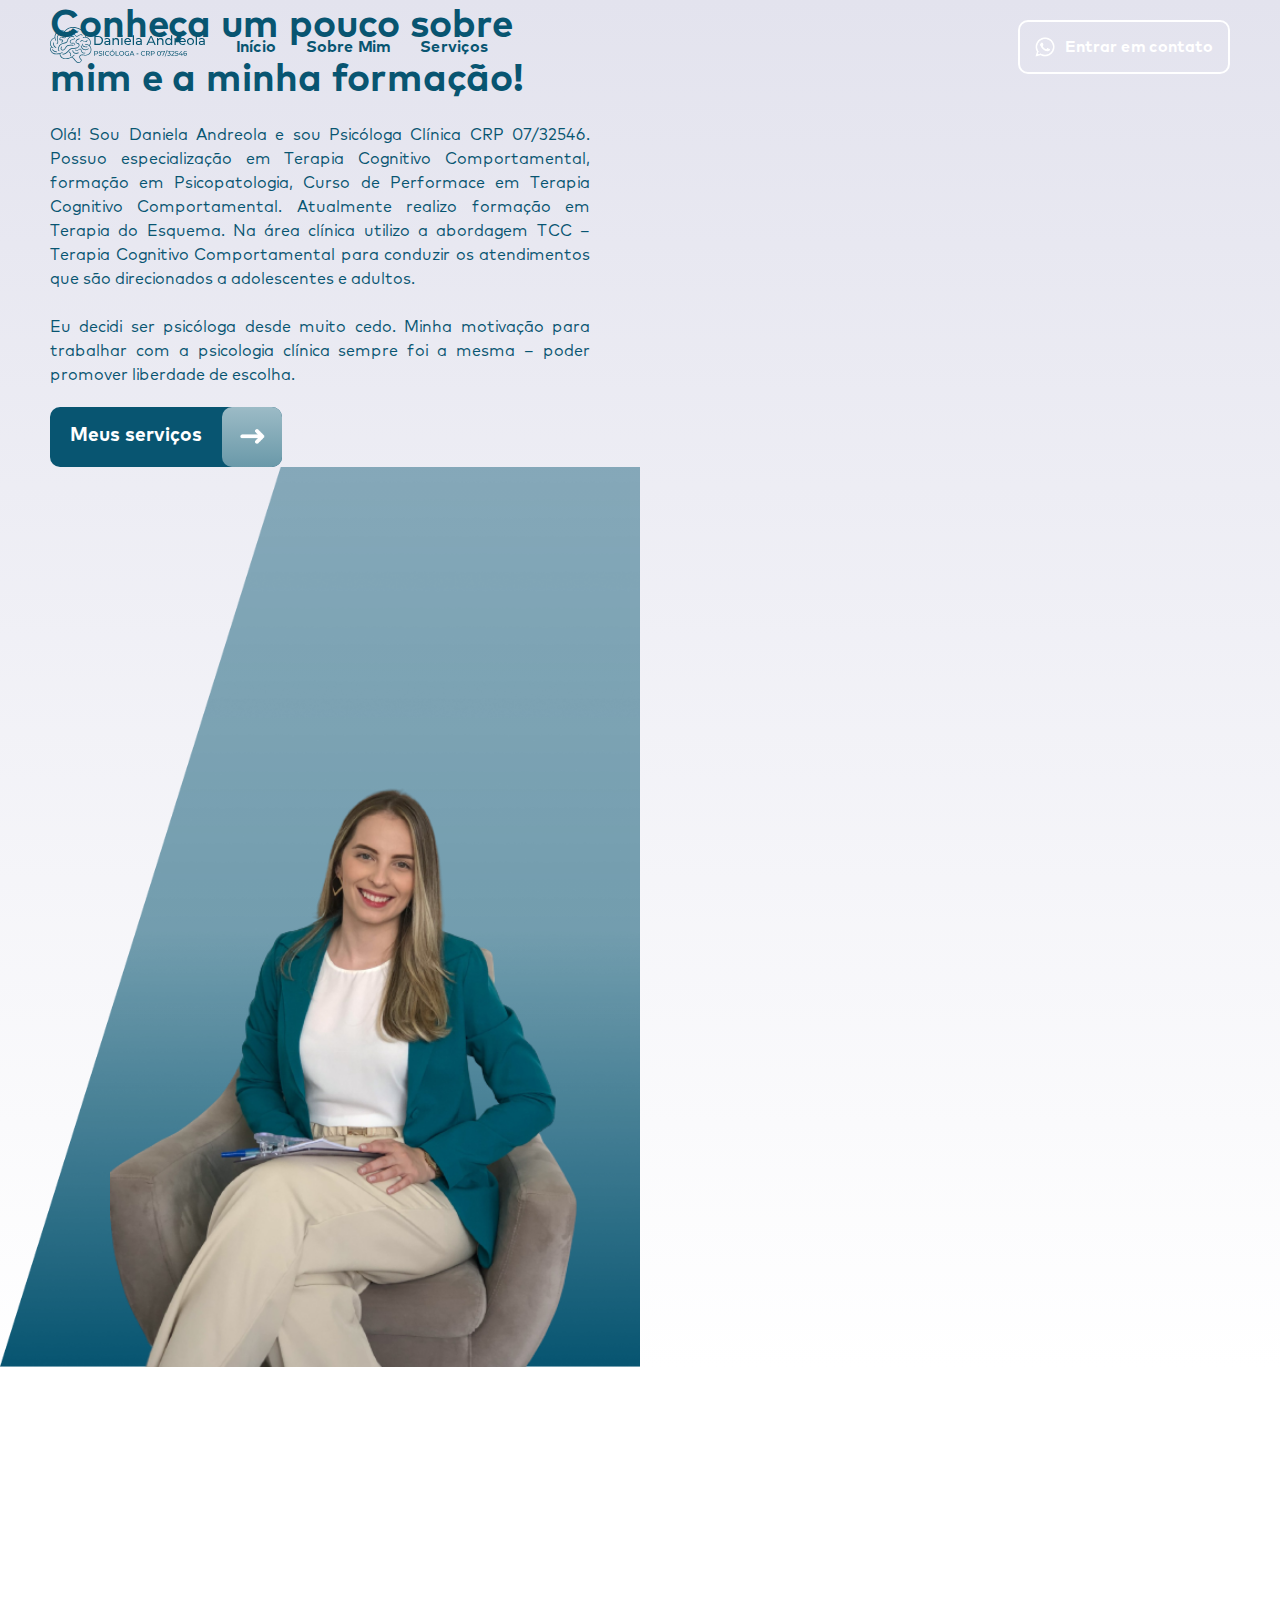
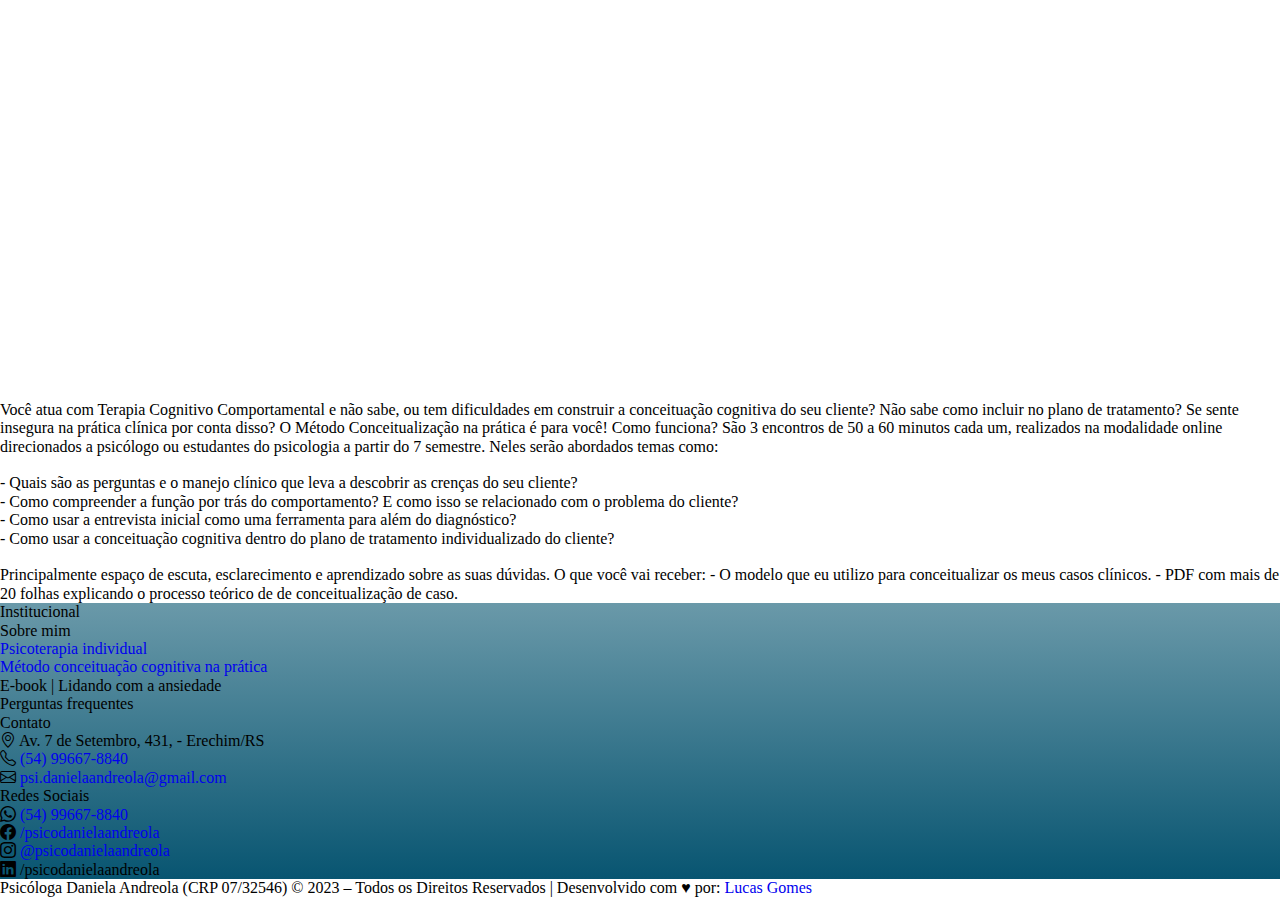
==== conceituacao-cognitiva-na-pratica.html @ cdd390ad "refactor: correcoes rodape" ====
<!DOCTYPE html>
<html lang="pt-br">
  <head>
    <meta charset="UTF-8" />
    <meta name="viewport" content="width=device-width, initial-scale=1.0" />

    <!-- Nome do seu site -->
    <title>Psicóloga | Daniela Andreola</title>
    <meta property="og:title" content="Psicóloga Daniela Andreola" />

    <!-- Descrição do seu site -->
    <meta
      name="description"
      content="Me chamo Daniela Andreola e sou Psicóloga Clínica CRP 07/32546. Tenho especialização em Terapia Cognitivo Comportamental Formação em Psicopatologia"
    />
    <meta
      itemprop="description"
      content="Me chamo Daniela Andreola e sou Psicóloga Clínica CRP 07/32546. Tenho especialização em Terapia Cognitivo Comportamental Formação em Psicopatologia"
    />
    <meta
      property="og:description"
      content="Me chamo Daniela Andreola e sou Psicóloga Clínica CRP 07/32546. Tenho especialização em Terapia Cognitivo Comportamental Formação em Psicopatologia"
    />

    <!-- Cor HEX do seu site -->
    <meta name="theme-color" content="#075475" />
    <meta name="msapplication-TileColor" content="#075475" />
    <meta name="msapplication-navbutton-color" content="#075475" />
    <meta name="apple-mobile-web-app-status-bar-style" content="#075475" />

    <meta name="apple-mobile-web-app-title" content="Daniela Andreola" />
    <meta name="application-name" content="Daniela Andreola" />
    <meta
      name="msapplication-config"
      content="./files/favicons/browserconfig.xml"
    />

    <!-- Nome do seu SITE -->
    <meta name="author" content="Daniela Andreola" />
    <meta itemprop="name" content="Daniela Andreola" />
    <meta name="article:author" content="Daniela Andreola" />
    <meta name="application-name" content="Daniela Andreola" />
    <meta property="og:site_name" content="Daniela Andreola" />
    <meta name="apple-mobile-web-app-title" content="Daniela Andreola" />

    <!-- Tamanho da imagem de compartilhamento do site -->
    <meta property="og:locale" content="pt_BR" />
    <meta property="og:image:type" content="image/png" />
    <meta property="og:image:width" content="1920" />
    <meta property="og:image:height" content="1080" />
    <meta property="og:type" content="website" />
    <meta property="og:card" content="summary_large_image" />

    <!-- URL do seu site -->
    <link rel="canonical" href="#" />
    <meta property="og:url" content="#" />

    <!-- Importação do CSS para a página ter estilo -->
    <link
      rel="stylesheet"
      href="https://cdn.jsdelivr.net/npm/bootstrap@4.1.3/dist/css/bootstrap.min.css"
      integrity="sha384-MCw98/SFnGE8fJT3GXwEOngsV7Zt27NXFoaoApmYm81iuXoPkFOJwJ8ERdknLPMO"
      crossorigin="anonymous"
    />
    <link href="./assets/css/index/index.css" rel="stylesheet" />

    <link
      rel="stylesheet"
      href="https://cdn.jsdelivr.net/npm/bootstrap-icons@1.10.5/font/bootstrap-icons.css"
    />

    <style>
      .video {
        max-width: 767px;
        width: 100%;
        height: 315px;
      }

      @media (min-width: 767px) {
        /* estilos aqui */
        .video {
          max-width: 100%;
          height: 630px;
        }
      }
    </style>
  </head>

  <body>
    <div class="container-fluid">
      <!-- Cabeçalho da página -->
      <nav>
        <a href="index.html"
          ><img src="./files/images/logo.svg" class="logo"
        /></a>
        <div class="opcoes">
          <a href="index.html">Início</a>
          <a href="index.html#about">Sobre Mim</a>
          <div class="submenu">
            <a class="link" href="#">Serviços</a>
            <ul class="servicos-submenu">
              <li>
                <a ta href="psicoterapia.html">Psicoterapia Individual</a>
              </li>
              <li>
                <a href="conceituacao-cognitiva-na-pratica.html"
                  >Método conceituação cognitiva na prática</a
                >
              </li>
              <li>
                <a href="#"
                  >E-book | Passo a passo para lidar com a ansiedade</a
                >
              </li>
            </ul>
          </div>
          <a
            target="_blank"
            class="whatsapp"
            href="https://api.whatsapp.com/send/?phone=5554996678840&text=Ol%C3%A1%2C+gostaria+de+informa%C3%A7%C3%B5es+sobre+os+seus+servi%C3%A7os%2C+pode+me+ajudar%3F&type=phone_number&app_absent=0"
          >
            <img src="./files/images/icone-whatsapp.png" alt="logo whatsapp" />
            Entrar em contato
          </a>
        </div>
        <button class="menu" type="button">
          <span class="maior"></span>
          <span class="menor"></span>
        </button>
      </nav>

      <!-- Topo da página -->
      <header class="row">
        <div id="about" class="titulo">
          <h1>Conheça um pouco sobre mim e a minha formação!</h1>
          <p>
            Olá! Sou Daniela Andreola e sou Psicóloga Clínica CRP 07/32546.
            Possuo especialização em Terapia Cognitivo Comportamental, formação
            em Psicopatologia, Curso de Performace em Terapia Cognitivo
            Comportamental. Atualmente realizo formação em Terapia do Esquema.
            Na área clínica utilizo a abordagem TCC – Terapia Cognitivo
            Comportamental para conduzir os atendimentos que são direcionados a
            adolescentes e adultos.
            <br />
            <br />
            Eu decidi ser psicóloga desde muito cedo. Minha motivação para
            trabalhar com a psicologia clínica sempre foi a mesma – poder
            promover liberdade de escolha.
          </p>
          <button>
            Meus serviços
            <span><img src="./files/images/icone-seta.png" /></span>
          </button>
        </div>
        <div class="imagem">
          <img src="./files/images/banner.png" class="daniela" />
        </div>
      </header>

      <div class="row mb-4 mt-4">
        <div class="container-fluid mb-4 col-12 col-md-12 col-lg-8 p-4">
          <iframe
            class="video rounded"
            src="https://www.youtube.com/embed/4NsrYLqBULQ?si=ID7_4vzmucF_zFYy"
            title="YouTube video player"
            frameborder="0"
            allow="accelerometer; autoplay; clipboard-write; encrypted-media; gyroscope; picture-in-picture; web-share"
            allowfullscreen
          ></iframe>

          <p class="text-justify mt-4">
            Você atua com Terapia Cognitivo Comportamental e não sabe, ou tem
            dificuldades em construir a conceituação cognitiva do seu cliente?
            Não sabe como incluir no plano de tratamento? Se sente insegura na
            prática clínica por conta disso? O Método Conceitualização na
            prática é para você! Como funciona? São 3 encontros de 50 a 60
            minutos cada um, realizados na modalidade online direcionados a
            psicólogo ou estudantes do psicologia a partir do 7 semestre. Neles
            serão abordados temas como: <br />
            <br />
            - Quais são as perguntas e o manejo clínico que leva a descobrir as
            crenças do seu cliente? <br />
            - Como compreender a função por trás do comportamento? E como isso
            se relacionado com o problema do cliente? <br />
            - Como usar a entrevista inicial como uma ferramenta para além do
            diagnóstico? <br />
            - Como usar a conceituação cognitiva dentro do plano de tratamento
            individualizado do cliente? <br />
            <br />
            Principalmente espaço de escuta, esclarecimento e aprendizado sobre
            as suas dúvidas. O que você vai receber: - O modelo que eu utilizo
            para conceitualizar os meus casos clínicos. - PDF com mais de 20
            folhas explicando o processo teórico de de conceitualização de caso.
          </p>
        </div>
      </div>

      <div class="row rodape-info mt-4">
        <section class="container">
          <div class="d-flex flex-wrap py-4">
            <div class="col-lg-4">
              <h5 class="text-light border-light border-bottom pb-2">
                Institucional
              </h5>
              <ul>
                <li class="list-unstyled text-light">
                  <a class="text-light" href="#about"></a>Sobre mim
                </li>
                <li class="list-unstyled text-light">
                  <a class="text-light" href="./psicoterapia.html"
                    >Psicoterapia individual</a
                  >
                </li>
                <li class="list-unstyled text-light">
                  <a
                    class="text-light"
                    href="./conceituacao-cognitiva-na-pratica.html"
                    >Método conceituação cognitiva na prática</a
                  >
                </li>
                <li class="list-unstyled text-light">
                  E-book | Lidando com a ansiedade
                </li>
                <li class="list-unstyled text-light">Perguntas frequentes</li>
              </ul>
            </div>
            <div class="col-lg-4">
              <h5 class="text-light border-light border-bottom pb-2">
                Contato
              </h5>
              <ul>
                <li class="list-unstyled text-light mb-2">
                  <i class="bi bi-geo-alt"></i> Av. 7 de Setembro, 431, -
                  Erechim/RS
                </li>
                <li class="list-unstyled text-light mb-2">
                  <i class="bi bi-telephone"></i>
                  <a class="text-light" href="tel:+5554996678840"
                    >(54) 99667-8840</a
                  >
                </li>
                <li class="list-unstyled text-light mb-2">
                  <i class="bi bi-envelope"></i>
                  <a
                    class="text-light"
                    href="mailto:psi.danielaandreola@gmail.com"
                    >psi.danielaandreola@gmail.com</a
                  >
                </li>
              </ul>
            </div>
            <div class="col-lg-4">
              <h5 class="text-light border-light border-bottom pb-2">
                Redes Sociais
              </h5>
              <ul>
                <li class="list-unstyled text-light mb-2">
                  <i class="bi bi-whatsapp"></i>
                  <a
                    class="text-light"
                    target="_blank"
                    href="https://api.whatsapp.com/send/?phone=5554996678840&text=Ol%C3%A1%2C+gostaria+de+informa%C3%A7%C3%B5es+sobre+os+seus+servi%C3%A7os%2C+pode+me+ajudar%3F&type=phone_number&app_absent=0"
                  >
                    (54) 99667-8840
                  </a>
                </li>

                <li class="list-unstyled text-light mb-2">
                  <i class="bi bi-facebook"></i>
                  <a
                    class="text-light"
                    target="_blank"
                    href="https://www.facebook.com/psidanielaandreola/"
                    >/psicodanielaandreola</a
                  >
                </li>

                <li class="list-unstyled text-light mb-2">
                  <i class="bi bi-instagram"></i>
                  <a
                    class="text-light"
                    target="_blank"
                    href="https://www.instagram.com/psidanielaandreola/"
                    >@psicodanielaandreola</a
                  >
                </li>
                <li class="list-unstyled text-light mb-2">
                  <i class="bi bi-linkedin"></i> /psicodanielaandreola
                </li>
              </ul>
            </div>
          </div>
        </section>
      </div>

      <footer class="row footer pt-3">
        <section class="container">
          <p class="font-weight-bold text-center text-info">
            Psicóloga Daniela Andreola (CRP 07/32546) © 2023 – Todos os Direitos
            Reservados | Desenvolvido com ♥ por:
            <a class="text-info" href="htts://lucasgomess.com.br"
              >Lucas Gomes</a
            >
          </p>
        </section>
      </footer>
    </div>
    <!-- Importação do JAVASCRIPT -->
    <script src="./assets/js/global/global.js"></script>
    <script src="./assets/js/faq.js"></script>
    <script src="./assets/js/whats.js"></script>
    <script src="./assets/js/index/nav.js"></script>
    <script
      src="https://code.jquery.com/jquery-3.3.1.slim.min.js"
      integrity="sha384-q8i/X+965DzO0rT7abK41JStQIAqVgRVzpbzo5smXKp4YfRvH+8abtTE1Pi6jizo"
      crossorigin="anonymous"
    ></script>
    <script
      src="https://cdn.jsdelivr.net/npm/popper.js@1.14.3/dist/umd/popper.min.js"
      integrity="sha384-ZMP7rVo3mIykV+2+9J3UJ46jBk0WLaUAdn689aCwoqbBJiSnjAK/l8WvCWPIPm49"
      crossorigin="anonymous"
    ></script>
    <script
      src="https://cdn.jsdelivr.net/npm/bootstrap@4.1.3/dist/js/bootstrap.min.js"
      integrity="sha384-ChfqqxuZUCnJSK3+MXmPNIyE6ZbWh2IMqE241rYiqJxyMiZ6OW/JmZQ5stwEULTy"
      crossorigin="anonymous"
    ></script>
  </body>
</html>
---- assets/css/index/index.css ----
/* index */

@import "../global/global.css";

/* Partials */

@import "./partials/nav.css";
@import "./partials/header.css";
@import "./partials/services.css";
@import "./partials/abordagem.css";
@import "./partials/atendimento.css";
@import "./partials/faq.css";
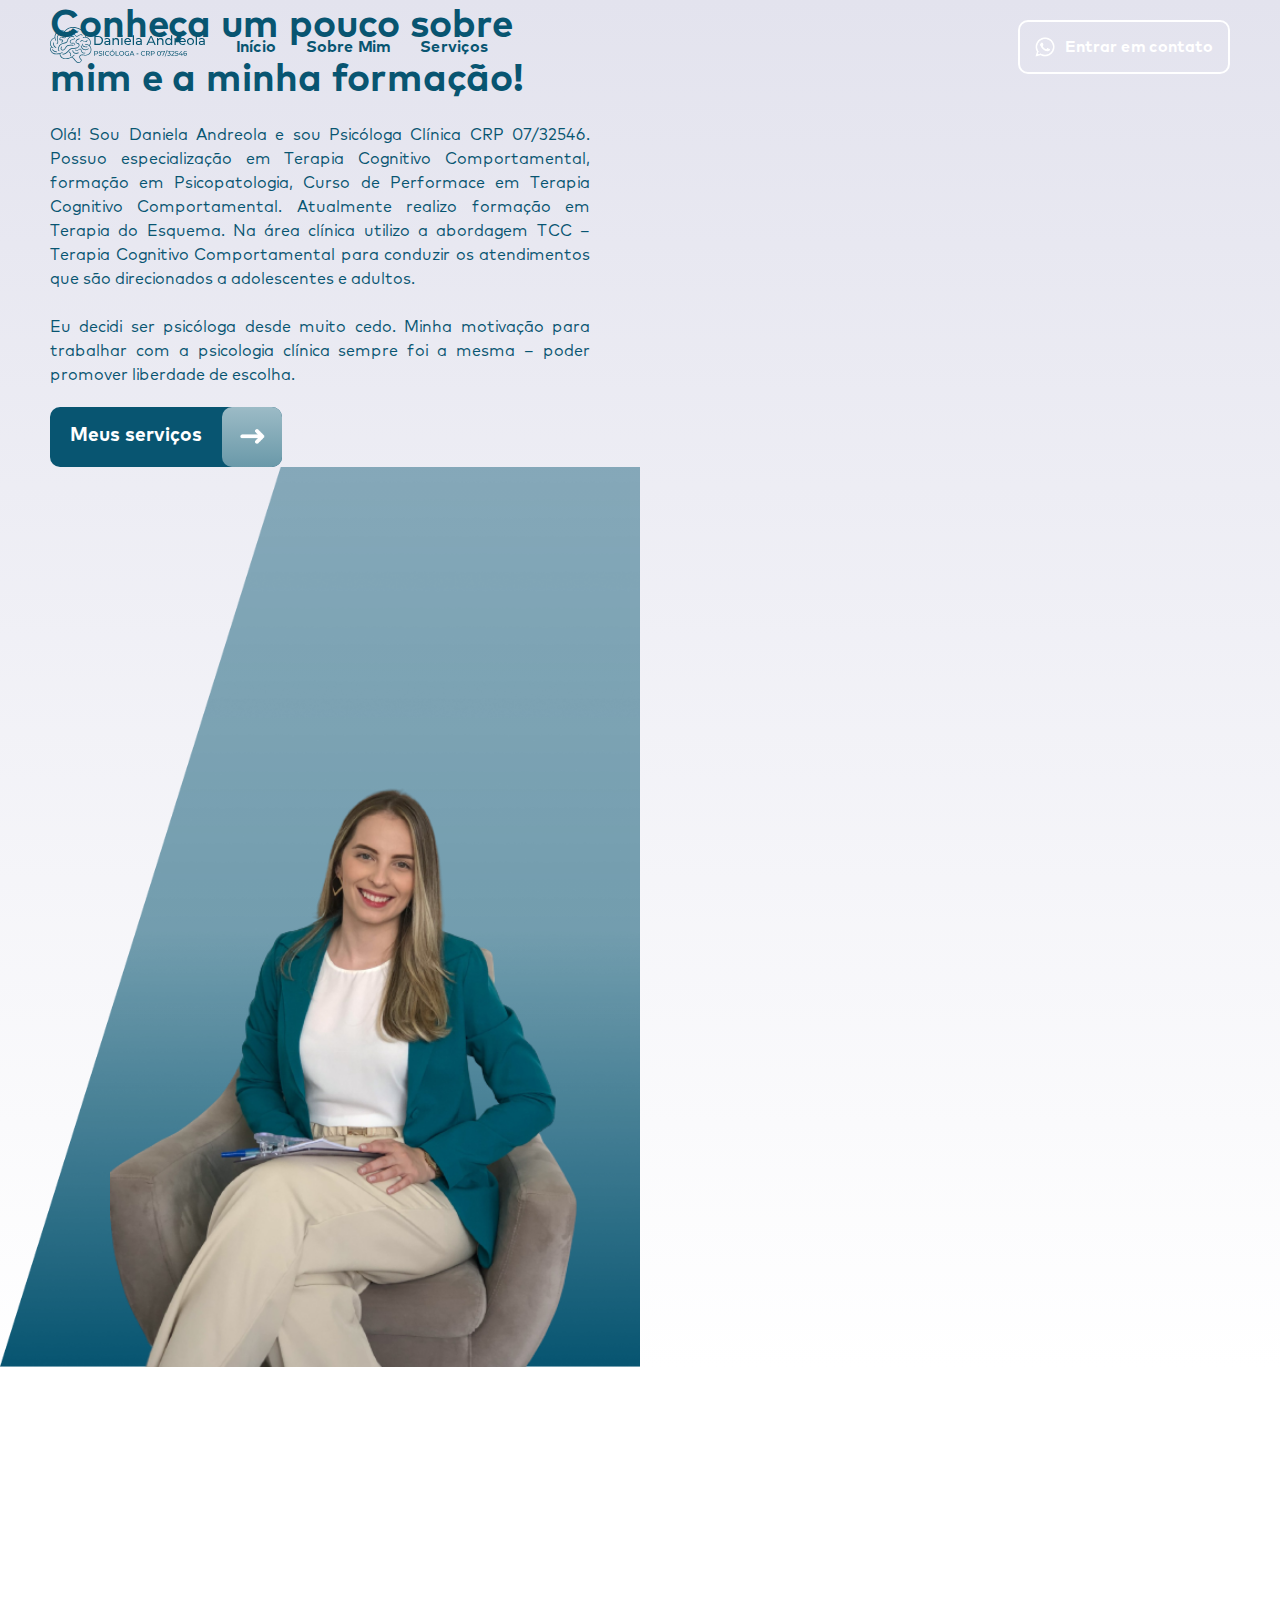
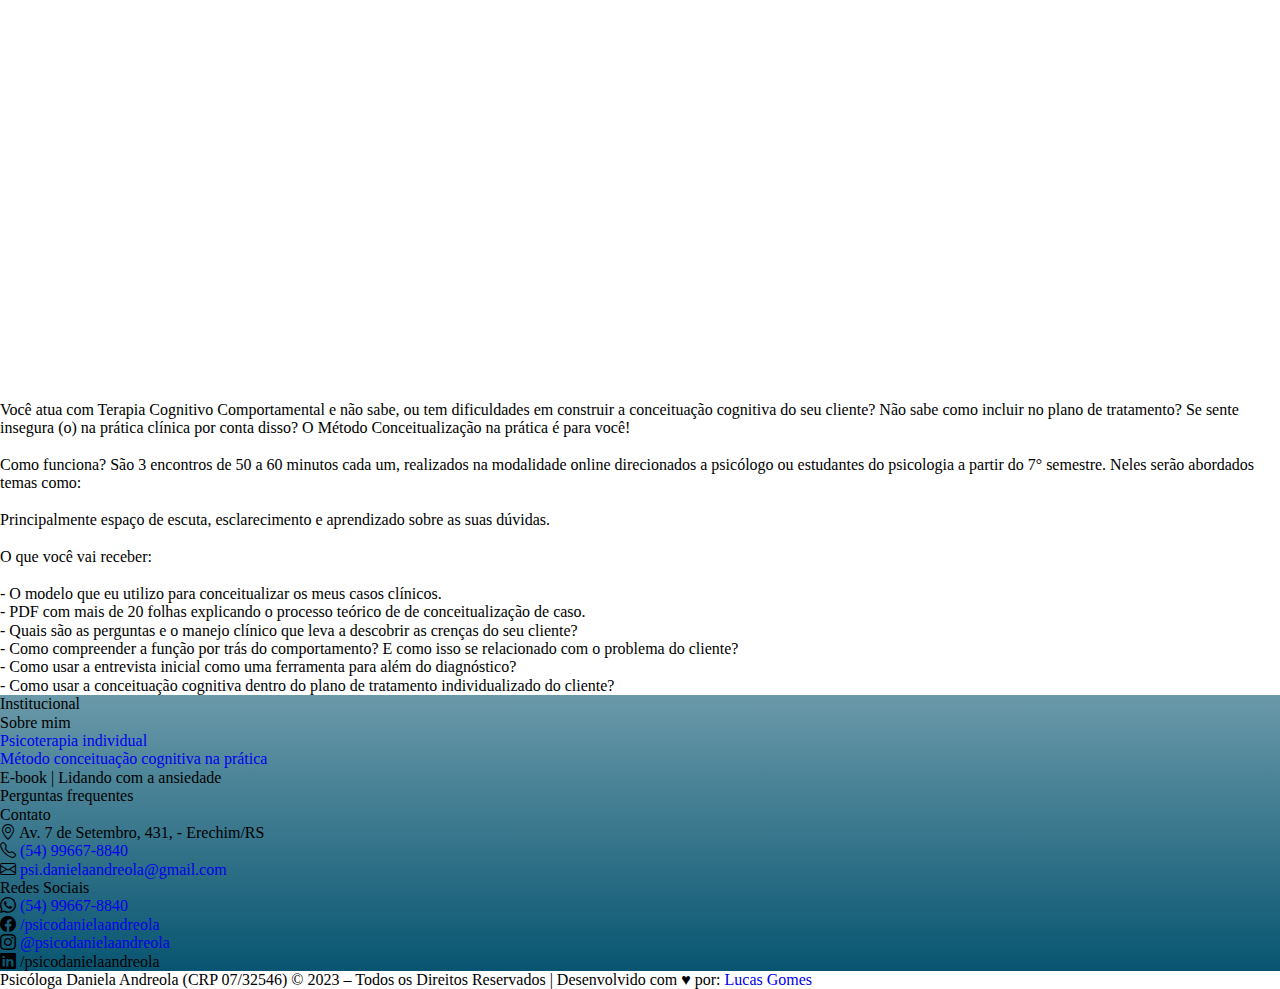
==== commit b97ab351: "refactor: atualiza texto da page conceituacao cognitiva" ====
--- a/conceituacao-cognitiva-na-pratica.html
+++ b/conceituacao-cognitiva-na-pratica.html
@@ -171,13 +171,23 @@
           <p class="text-justify mt-4">
             Você atua com Terapia Cognitivo Comportamental e não sabe, ou tem
             dificuldades em construir a conceituação cognitiva do seu cliente?
-            Não sabe como incluir no plano de tratamento? Se sente insegura na
-            prática clínica por conta disso? O Método Conceitualização na
-            prática é para você! Como funciona? São 3 encontros de 50 a 60
-            minutos cada um, realizados na modalidade online direcionados a
-            psicólogo ou estudantes do psicologia a partir do 7 semestre. Neles
-            serão abordados temas como: <br />
-            <br />
+            Não sabe como incluir no plano de tratamento? Se sente insegura (o)
+            na prática clínica por conta disso? O Método Conceitualização na
+            prática é para você! <br /><br />
+            Como funciona? São 3 encontros de 50 a 60 minutos cada um,
+            realizados na modalidade online direcionados a psicólogo ou
+            estudantes do psicologia a partir do 7° semestre. Neles serão
+            abordados temas como:
+            <br />
+            <br />
+            Principalmente espaço de escuta, esclarecimento e aprendizado sobre
+            as suas dúvidas. <br /><br />
+            O que você vai receber: <br />
+            <br />
+            - O modelo que eu utilizo para conceitualizar os meus casos
+            clínicos. <br />
+            - PDF com mais de 20 folhas explicando o processo teórico de de
+            conceitualização de caso. <br />
             - Quais são as perguntas e o manejo clínico que leva a descobrir as
             crenças do seu cliente? <br />
             - Como compreender a função por trás do comportamento? E como isso
@@ -185,12 +195,7 @@
             - Como usar a entrevista inicial como uma ferramenta para além do
             diagnóstico? <br />
             - Como usar a conceituação cognitiva dentro do plano de tratamento
-            individualizado do cliente? <br />
-            <br />
-            Principalmente espaço de escuta, esclarecimento e aprendizado sobre
-            as suas dúvidas. O que você vai receber: - O modelo que eu utilizo
-            para conceitualizar os meus casos clínicos. - PDF com mais de 20
-            folhas explicando o processo teórico de de conceitualização de caso.
+            individualizado do cliente?
           </p>
         </div>
       </div>
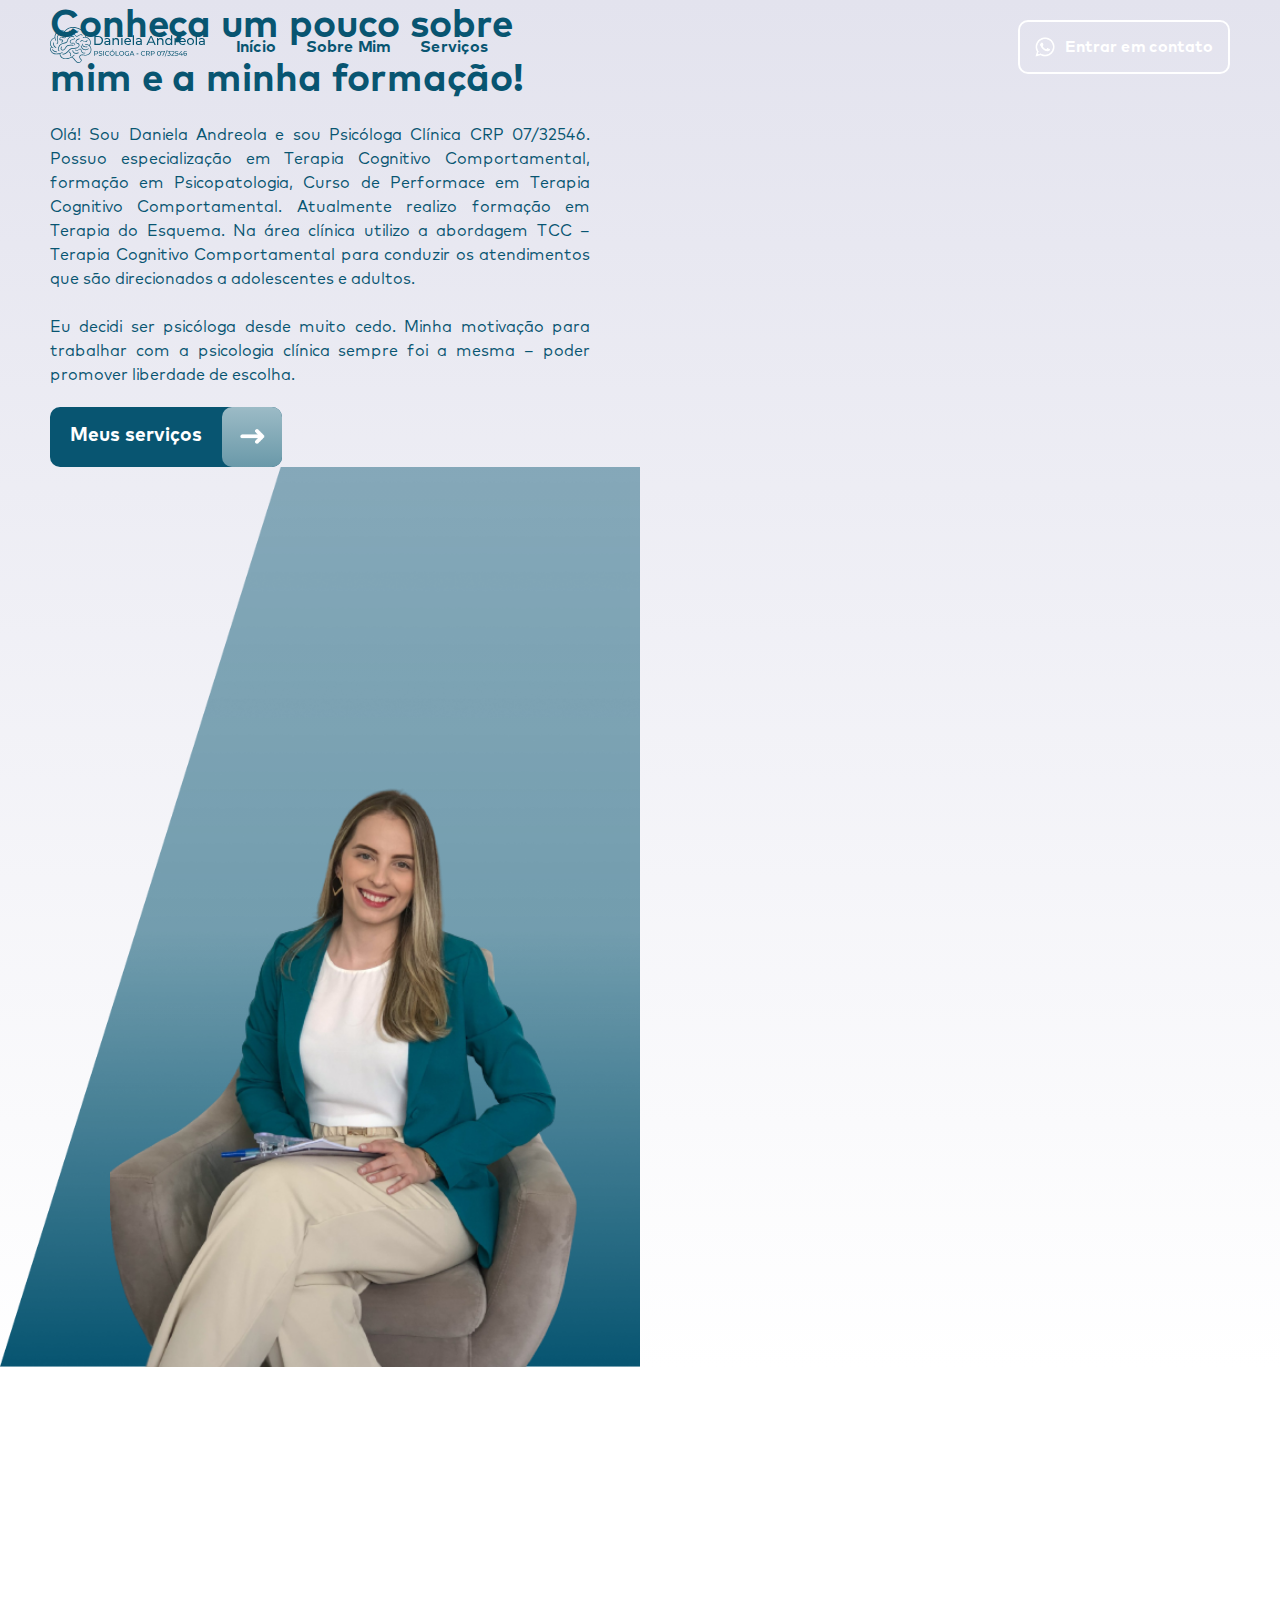
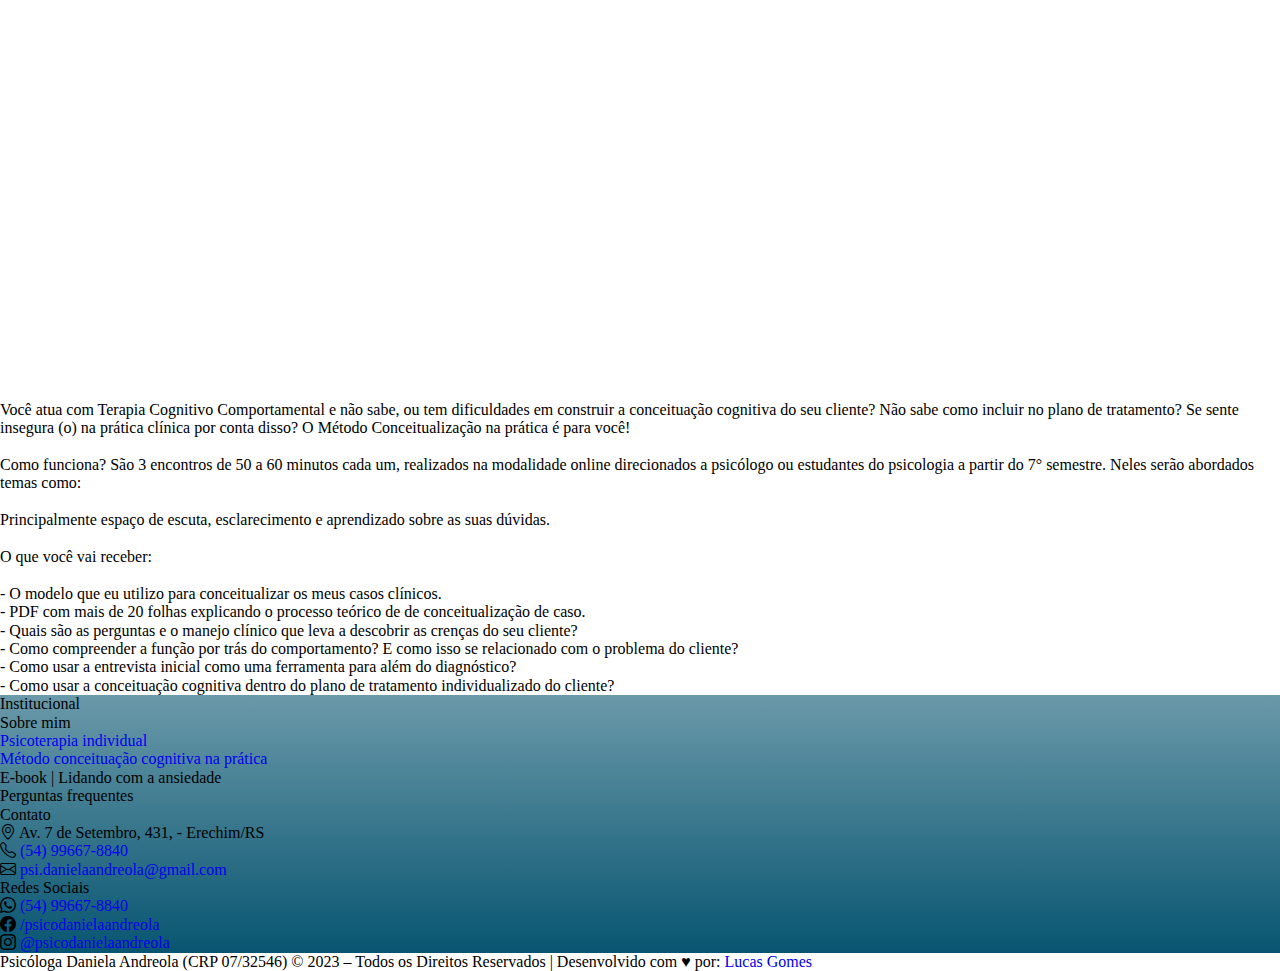
==== commit 55f9b4cd: "refactor: remove linkedIN do rodape" ====
--- a/conceituacao-cognitiva-na-pratica.html
+++ b/conceituacao-cognitiva-na-pratica.html
@@ -289,9 +289,6 @@
                     >@psicodanielaandreola</a
                   >
                 </li>
-                <li class="list-unstyled text-light mb-2">
-                  <i class="bi bi-linkedin"></i> /psicodanielaandreola
-                </li>
               </ul>
             </div>
           </div>
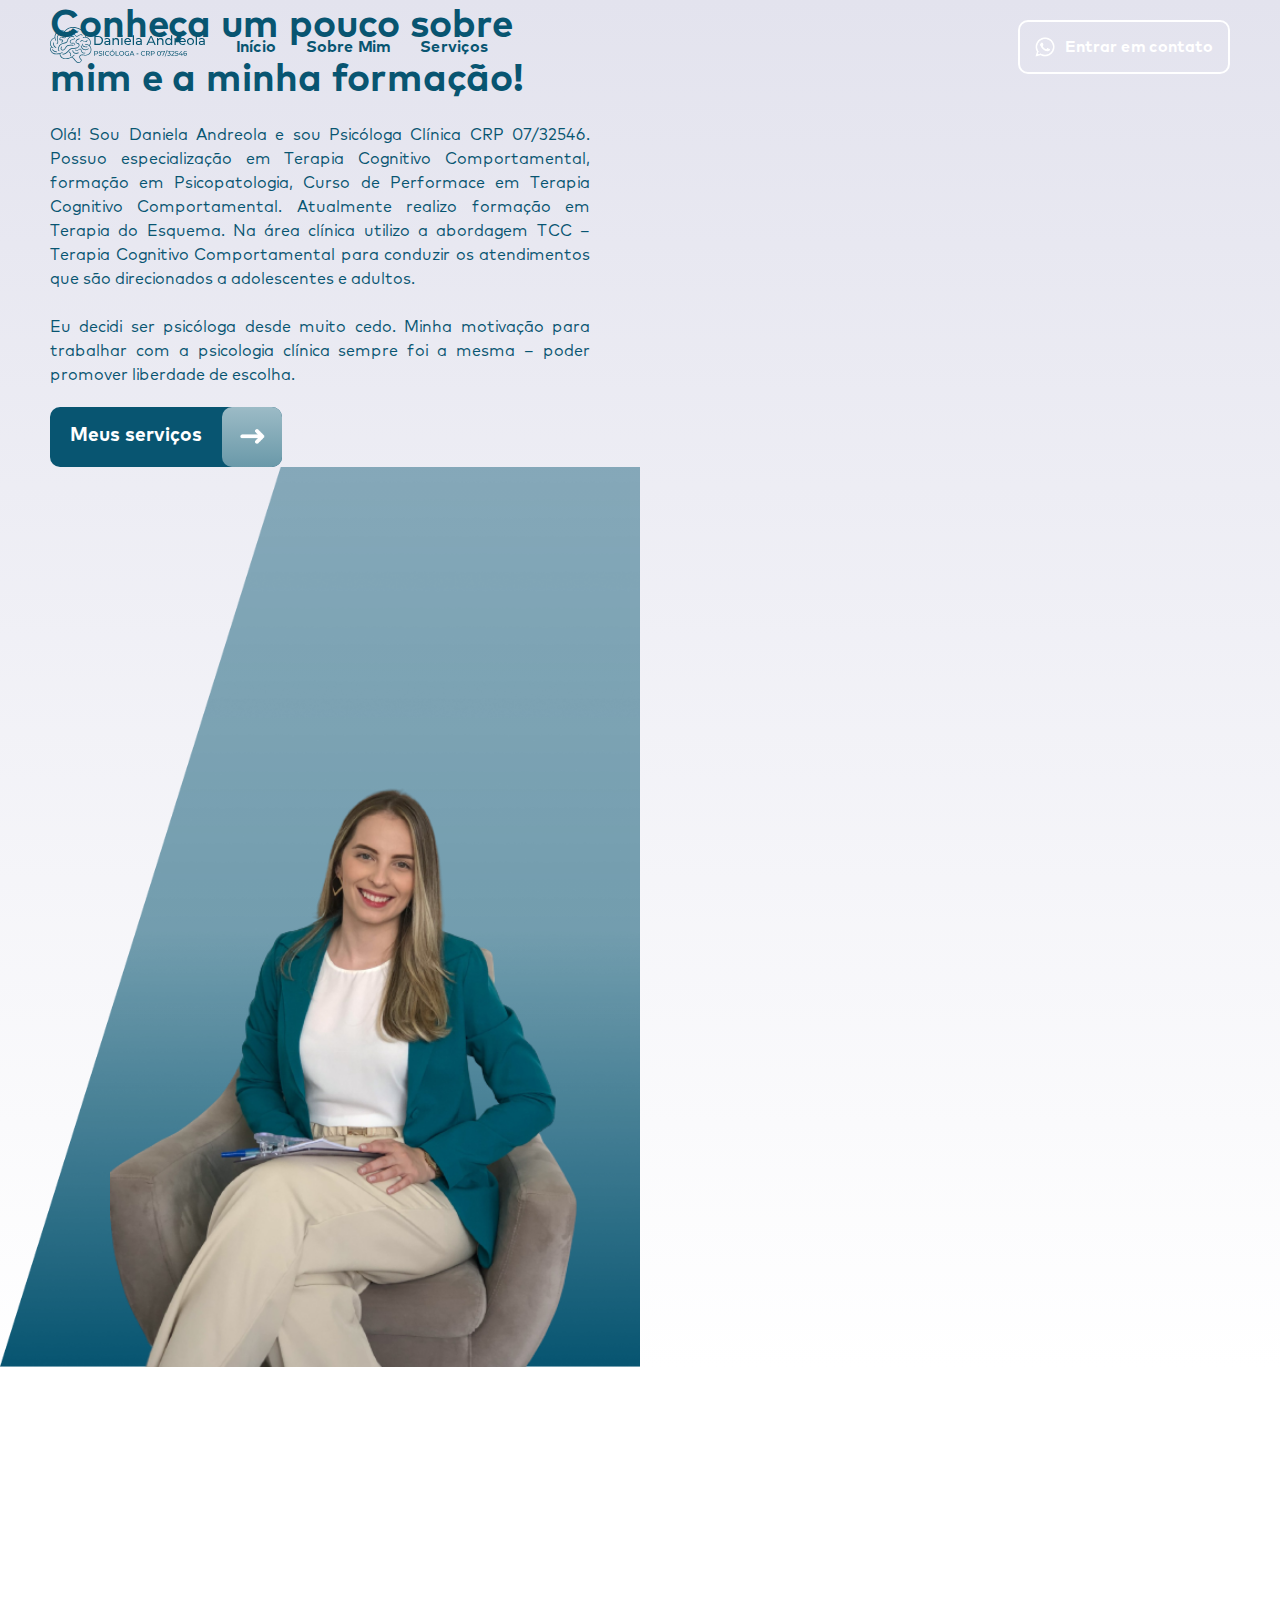
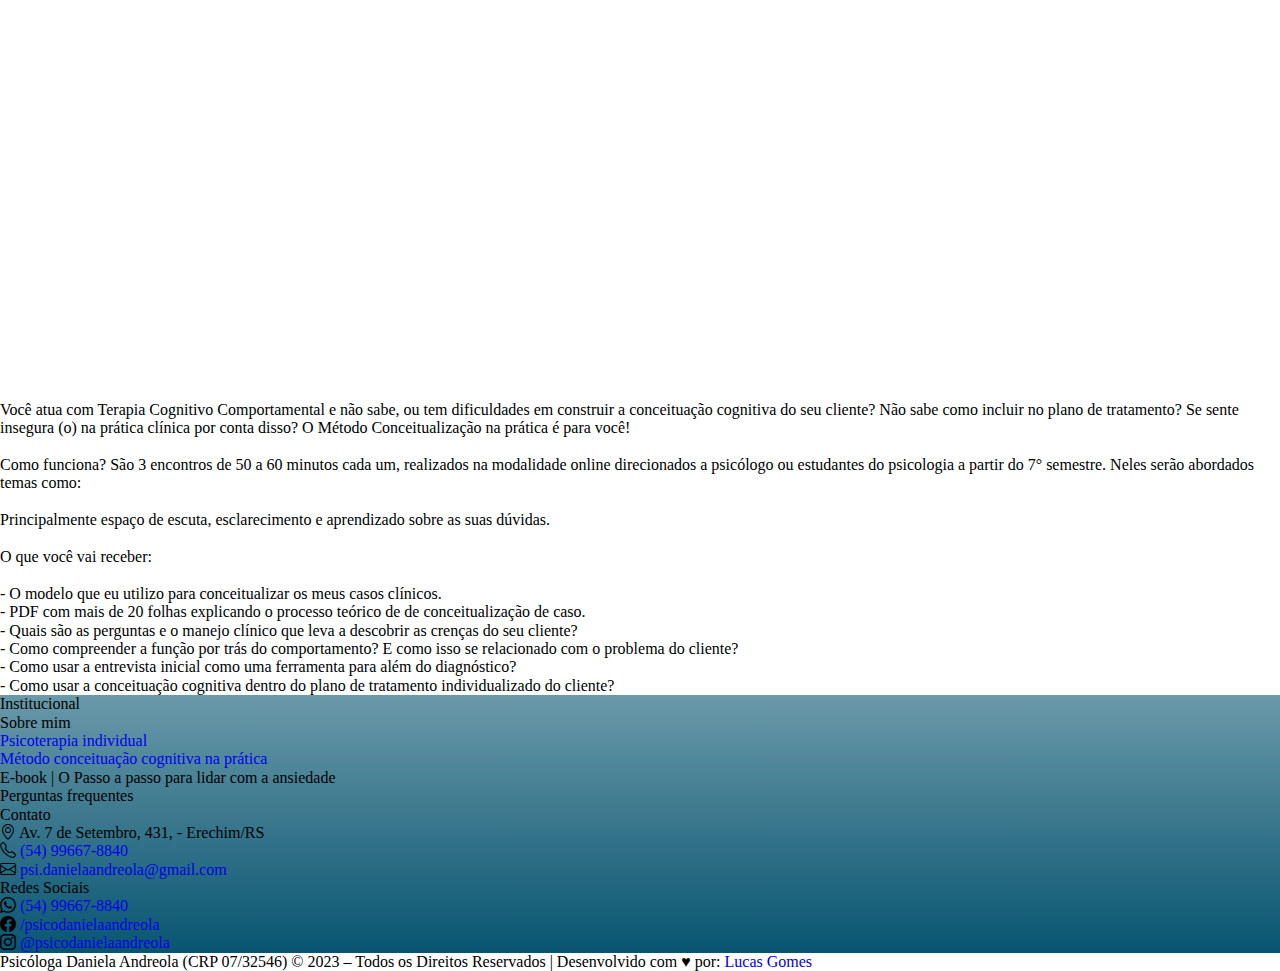
==== commit 7e8551a8: "refactor: alterar título do menu" ====
--- a/conceituacao-cognitiva-na-pratica.html
+++ b/conceituacao-cognitiva-na-pratica.html
@@ -109,7 +109,7 @@
               </li>
               <li>
                 <a href="#"
-                  >E-book | Passo a passo para lidar com a ansiedade</a
+                  >E-book | O Passo a passo para lidar com a ansiedade</a
                 >
               </li>
             </ul>
@@ -161,7 +161,7 @@
         <div class="container-fluid mb-4 col-12 col-md-12 col-lg-8 p-4">
           <iframe
             class="video rounded"
-            src="https://www.youtube.com/embed/4NsrYLqBULQ?si=ID7_4vzmucF_zFYy"
+            src="https://www.youtube.com/embed/ZLdvbKplASI?si=1G60v7DhExNNfQMy"
             title="YouTube video player"
             frameborder="0"
             allow="accelerometer; autoplay; clipboard-write; encrypted-media; gyroscope; picture-in-picture; web-share"
@@ -224,7 +224,7 @@
                   >
                 </li>
                 <li class="list-unstyled text-light">
-                  E-book | Lidando com a ansiedade
+                  E-book | O Passo a passo para lidar com a ansiedade
                 </li>
                 <li class="list-unstyled text-light">Perguntas frequentes</li>
               </ul>
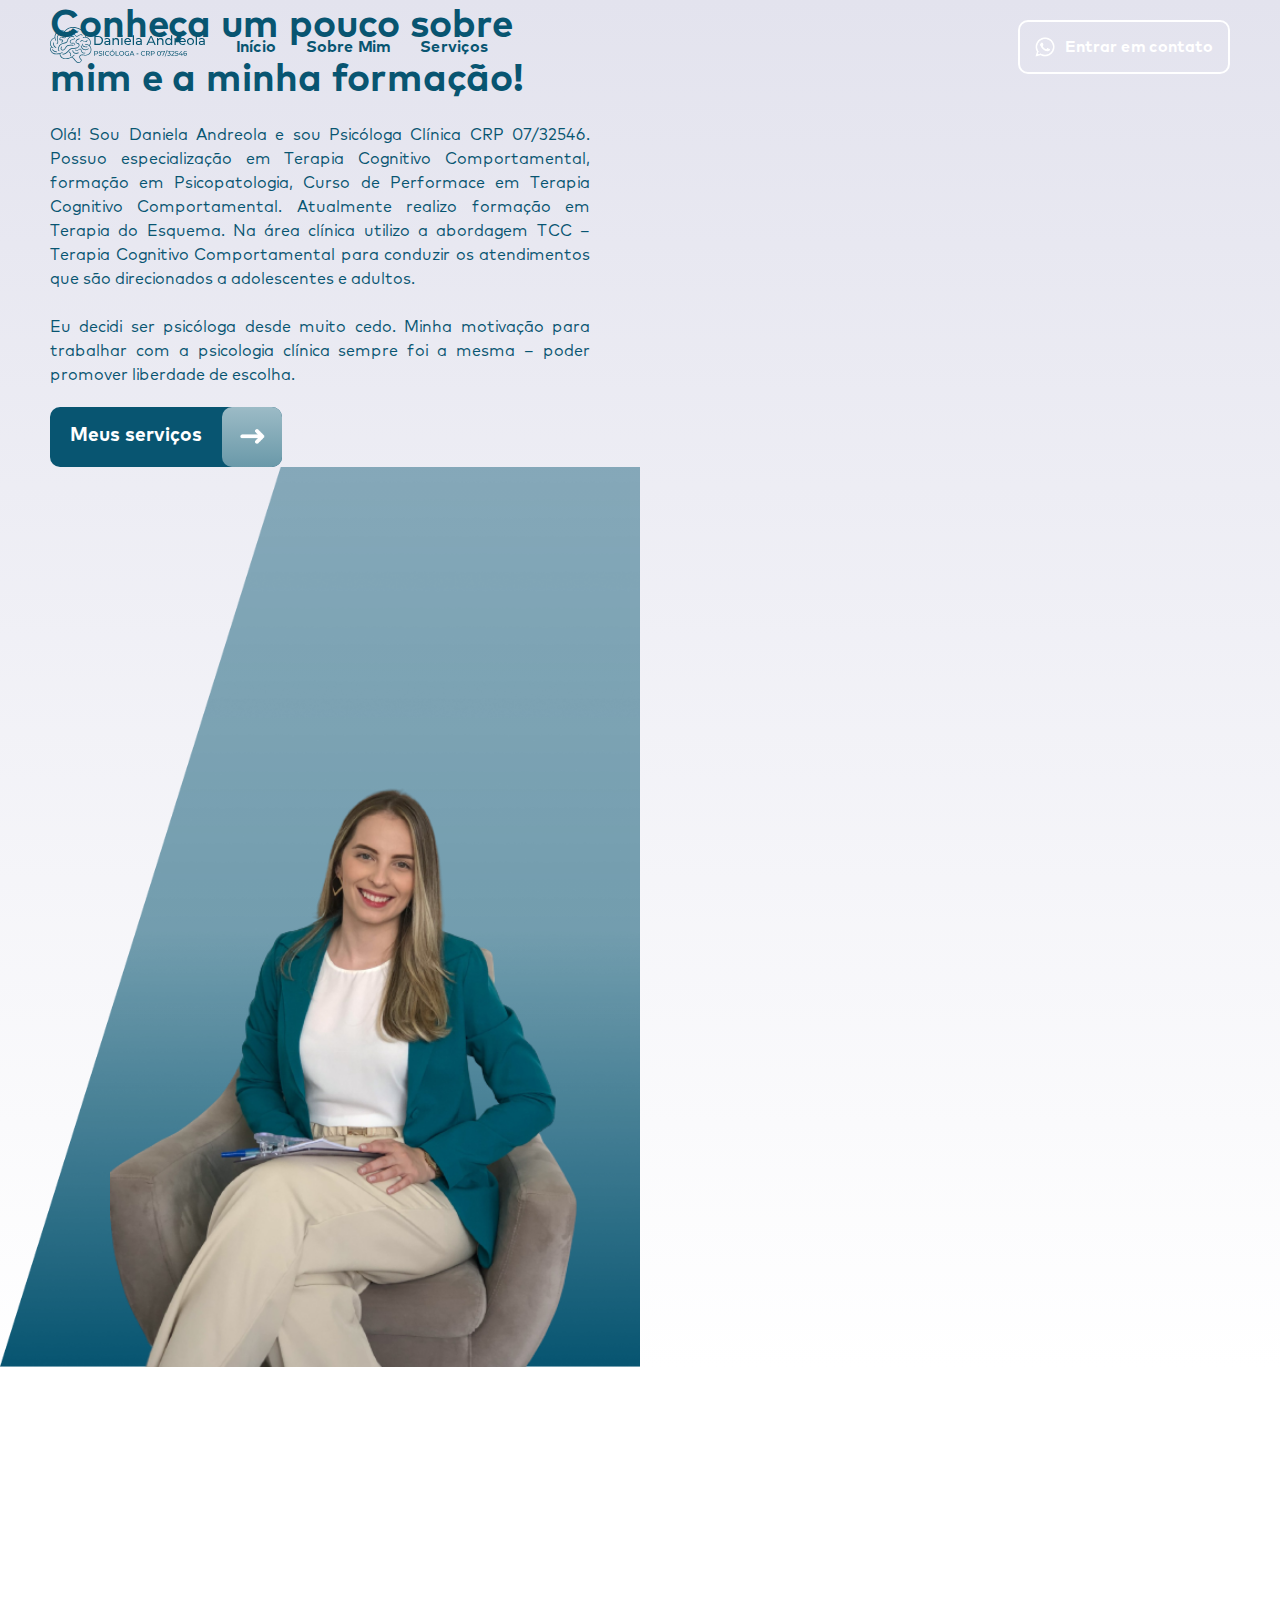
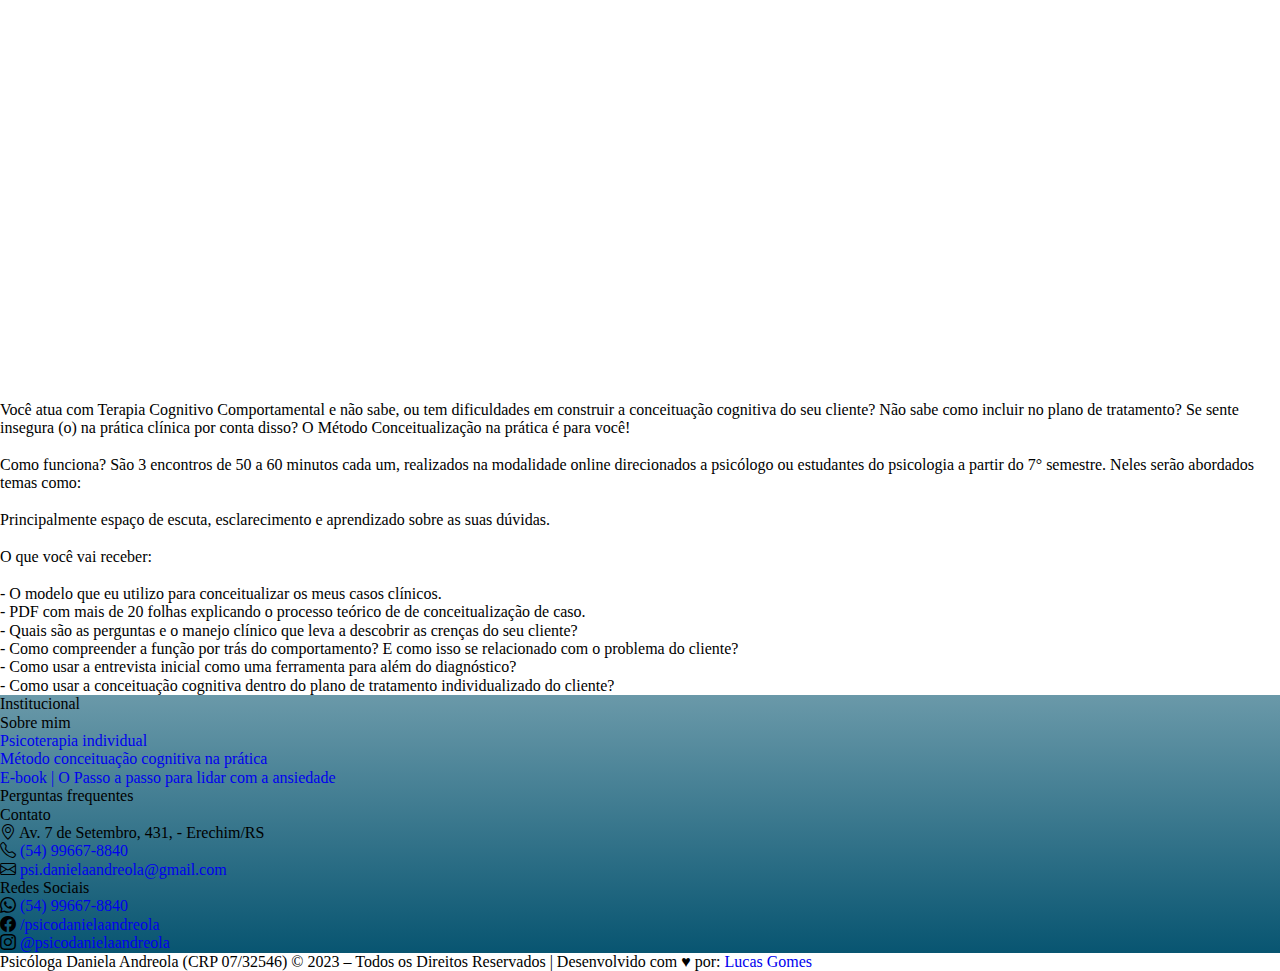
==== commit 736aa27f: "add kiwify no site" ====
--- a/conceituacao-cognitiva-na-pratica.html
+++ b/conceituacao-cognitiva-na-pratica.html
@@ -108,7 +108,7 @@
                 >
               </li>
               <li>
-                <a href="#"
+                <a href="https://pay.kiwify.com.br/Xy3DV30"
                   >E-book | O Passo a passo para lidar com a ansiedade</a
                 >
               </li>
@@ -224,7 +224,11 @@
                   >
                 </li>
                 <li class="list-unstyled text-light">
-                  E-book | O Passo a passo para lidar com a ansiedade
+                  <a
+                    class="text-light"
+                    href="https://pay.kiwify.com.br/Xy3DV30"
+                    >E-book | O Passo a passo para lidar com a ansiedade</a
+                  >
                 </li>
                 <li class="list-unstyled text-light">Perguntas frequentes</li>
               </ul>
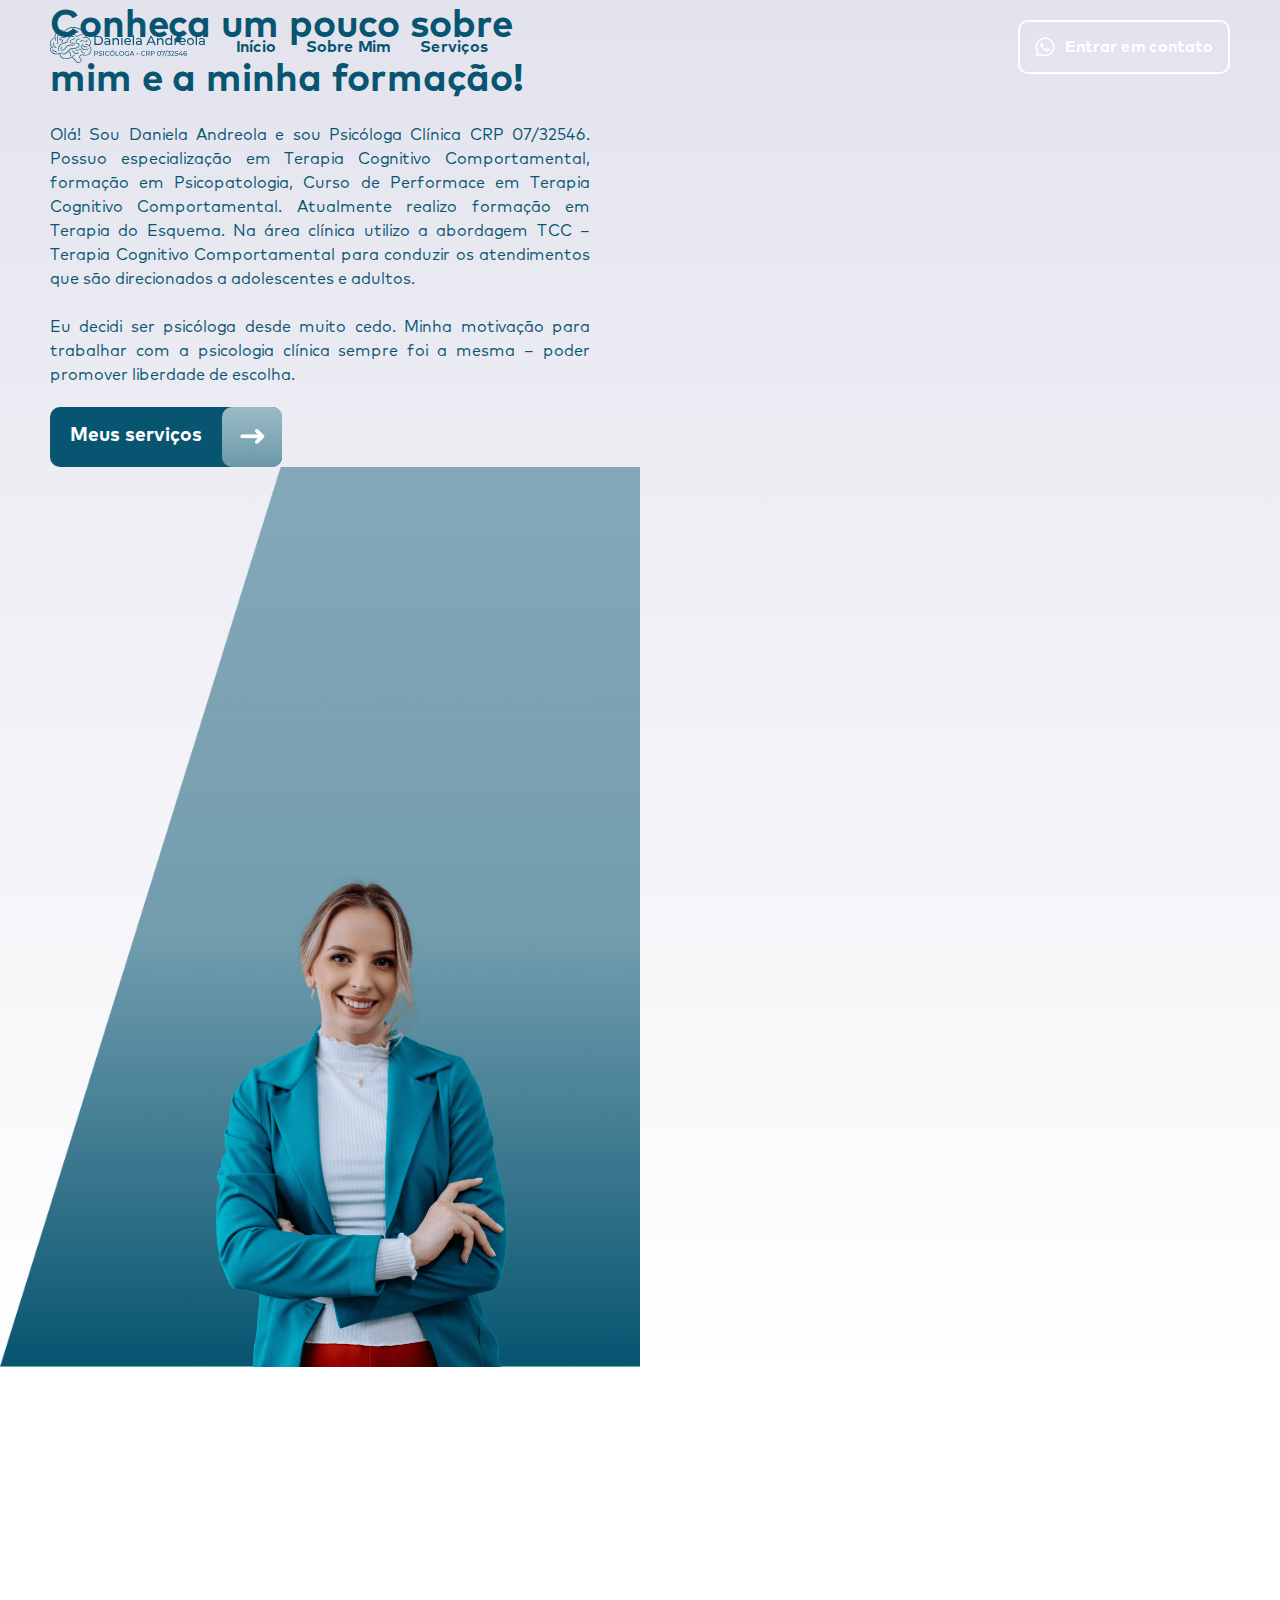
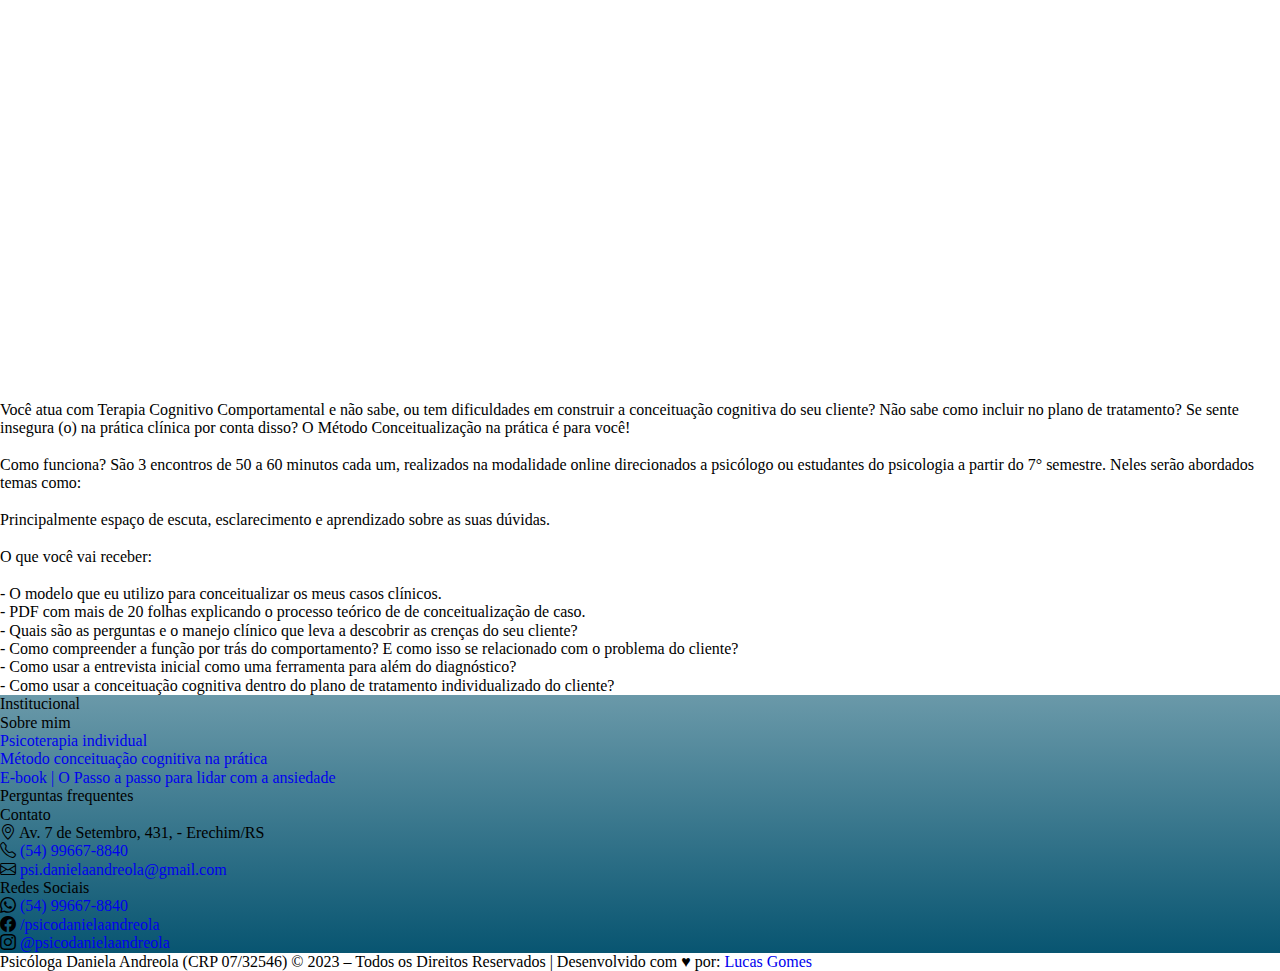
==== commit 5f8bb7ca: "refactor: ajusta links pages" ====
--- a/conceituacao-cognitiva-na-pratica.html
+++ b/conceituacao-cognitiva-na-pratica.html
@@ -1,335 +1,257 @@
 <!DOCTYPE html>
 <html lang="pt-br">
-  <head>
-    <meta charset="UTF-8" />
-    <meta name="viewport" content="width=device-width, initial-scale=1.0" />
-
-    <!-- Nome do seu site -->
-    <title>Psicóloga | Daniela Andreola</title>
-    <meta property="og:title" content="Psicóloga Daniela Andreola" />
-
-    <!-- Descrição do seu site -->
-    <meta
-      name="description"
-      content="Me chamo Daniela Andreola e sou Psicóloga Clínica CRP 07/32546. Tenho especialização em Terapia Cognitivo Comportamental Formação em Psicopatologia"
-    />
-    <meta
-      itemprop="description"
-      content="Me chamo Daniela Andreola e sou Psicóloga Clínica CRP 07/32546. Tenho especialização em Terapia Cognitivo Comportamental Formação em Psicopatologia"
-    />
-    <meta
-      property="og:description"
-      content="Me chamo Daniela Andreola e sou Psicóloga Clínica CRP 07/32546. Tenho especialização em Terapia Cognitivo Comportamental Formação em Psicopatologia"
-    />
-
-    <!-- Cor HEX do seu site -->
-    <meta name="theme-color" content="#075475" />
-    <meta name="msapplication-TileColor" content="#075475" />
-    <meta name="msapplication-navbutton-color" content="#075475" />
-    <meta name="apple-mobile-web-app-status-bar-style" content="#075475" />
-
-    <meta name="apple-mobile-web-app-title" content="Daniela Andreola" />
-    <meta name="application-name" content="Daniela Andreola" />
-    <meta
-      name="msapplication-config"
-      content="./files/favicons/browserconfig.xml"
-    />
-
-    <!-- Nome do seu SITE -->
-    <meta name="author" content="Daniela Andreola" />
-    <meta itemprop="name" content="Daniela Andreola" />
-    <meta name="article:author" content="Daniela Andreola" />
-    <meta name="application-name" content="Daniela Andreola" />
-    <meta property="og:site_name" content="Daniela Andreola" />
-    <meta name="apple-mobile-web-app-title" content="Daniela Andreola" />
-
-    <!-- Tamanho da imagem de compartilhamento do site -->
-    <meta property="og:locale" content="pt_BR" />
-    <meta property="og:image:type" content="image/png" />
-    <meta property="og:image:width" content="1920" />
-    <meta property="og:image:height" content="1080" />
-    <meta property="og:type" content="website" />
-    <meta property="og:card" content="summary_large_image" />
-
-    <!-- URL do seu site -->
-    <link rel="canonical" href="#" />
-    <meta property="og:url" content="#" />
-
-    <!-- Importação do CSS para a página ter estilo -->
-    <link
-      rel="stylesheet"
-      href="https://cdn.jsdelivr.net/npm/bootstrap@4.1.3/dist/css/bootstrap.min.css"
-      integrity="sha384-MCw98/SFnGE8fJT3GXwEOngsV7Zt27NXFoaoApmYm81iuXoPkFOJwJ8ERdknLPMO"
-      crossorigin="anonymous"
-    />
-    <link href="./assets/css/index/index.css" rel="stylesheet" />
-
-    <link
-      rel="stylesheet"
-      href="https://cdn.jsdelivr.net/npm/bootstrap-icons@1.10.5/font/bootstrap-icons.css"
-    />
-
-    <style>
+
+<head>
+  <meta charset="UTF-8" />
+  <meta name="viewport" content="width=device-width, initial-scale=1.0" />
+
+  <!-- Nome do seu site -->
+  <title>Psicóloga | Daniela Andreola</title>
+  <meta property="og:title" content="Psicóloga Daniela Andreola" />
+
+  <!-- Descrição do seu site -->
+  <meta name="description" content="Me chamo Daniela Andreola e sou Psicóloga Clínica CRP 07/32546. Tenho especialização em Terapia Cognitivo Comportamental Formação em Psicopatologia" />
+  <meta itemprop="description" content="Me chamo Daniela Andreola e sou Psicóloga Clínica CRP 07/32546. Tenho especialização em Terapia Cognitivo Comportamental Formação em Psicopatologia" />
+  <meta property="og:description" content="Me chamo Daniela Andreola e sou Psicóloga Clínica CRP 07/32546. Tenho especialização em Terapia Cognitivo Comportamental Formação em Psicopatologia" />
+
+  <!-- Cor HEX do seu site -->
+  <meta name="theme-color" content="#075475" />
+  <meta name="msapplication-TileColor" content="#075475" />
+  <meta name="msapplication-navbutton-color" content="#075475" />
+  <meta name="apple-mobile-web-app-status-bar-style" content="#075475" />
+
+  <meta name="apple-mobile-web-app-title" content="Daniela Andreola" />
+  <meta name="application-name" content="Daniela Andreola" />
+  <meta name="msapplication-config" content="./files/favicons/browserconfig.xml" />
+
+  <!-- Nome do seu SITE -->
+  <meta name="author" content="Daniela Andreola" />
+  <meta itemprop="name" content="Daniela Andreola" />
+  <meta name="article:author" content="Daniela Andreola" />
+  <meta name="application-name" content="Daniela Andreola" />
+  <meta property="og:site_name" content="Daniela Andreola" />
+  <meta name="apple-mobile-web-app-title" content="Daniela Andreola" />
+
+  <!-- Tamanho da imagem de compartilhamento do site -->
+  <meta property="og:locale" content="pt_BR" />
+  <meta property="og:image:type" content="image/png" />
+  <meta property="og:image:width" content="1920" />
+  <meta property="og:image:height" content="1080" />
+  <meta property="og:type" content="website" />
+  <meta property="og:card" content="summary_large_image" />
+
+  <!-- URL do seu site -->
+  <link rel="canonical" href="#" />
+  <meta property="og:url" content="#" />
+
+  <!-- Importação do CSS para a página ter estilo -->
+  <link rel="stylesheet" href="https://cdn.jsdelivr.net/npm/bootstrap@4.1.3/dist/css/bootstrap.min.css" integrity="sha384-MCw98/SFnGE8fJT3GXwEOngsV7Zt27NXFoaoApmYm81iuXoPkFOJwJ8ERdknLPMO" crossorigin="anonymous" />
+  <link href="./assets/css/index/index.css" rel="stylesheet" />
+
+  <link rel="stylesheet" href="https://cdn.jsdelivr.net/npm/bootstrap-icons@1.10.5/font/bootstrap-icons.css" />
+
+  <style>
+    .video {
+      max-width: 767px;
+      width: 100%;
+      height: 315px;
+    }
+
+    @media (min-width: 767px) {
+
+      /* estilos aqui */
       .video {
-        max-width: 767px;
-        width: 100%;
-        height: 315px;
+        max-width: 100%;
+        height: 630px;
       }
-
-      @media (min-width: 767px) {
-        /* estilos aqui */
-        .video {
-          max-width: 100%;
-          height: 630px;
-        }
-      }
-    </style>
-  </head>
-
-  <body>
-    <div class="container-fluid">
-      <!-- Cabeçalho da página -->
-      <nav>
-        <a href="index.html"
-          ><img src="./files/images/logo.svg" class="logo"
-        /></a>
-        <div class="opcoes">
-          <a href="index.html">Início</a>
-          <a href="index.html#about">Sobre Mim</a>
-          <div class="submenu">
-            <a class="link" href="#">Serviços</a>
-            <ul class="servicos-submenu">
-              <li>
-                <a ta href="psicoterapia.html">Psicoterapia Individual</a>
-              </li>
-              <li>
-                <a href="conceituacao-cognitiva-na-pratica.html"
-                  >Método conceituação cognitiva na prática</a
-                >
-              </li>
-              <li>
-                <a href="https://pay.kiwify.com.br/Xy3DV30"
-                  >E-book | O Passo a passo para lidar com a ansiedade</a
-                >
-              </li>
+    }
+  </style>
+</head>
+
+<body>
+  <div class="container-fluid">
+    <!-- Cabeçalho da página -->
+    <nav>
+      <a href="index.html"><img src="./files/images/logo.svg" class="logo" /></a>
+      <div class="opcoes">
+        <a href="index.html">Início</a>
+        <a href="index.html#about">Sobre Mim</a>
+        <div class="submenu">
+          <a class="link" href="#">Serviços</a>
+          <ul class="servicos-submenu">
+            <li>
+              <a ta href="psicoterapia.html">Psicoterapia Individual</a>
+            </li>
+            <li>
+              <a href="conceituacao-cognitiva-na-pratica.html">Método conceituação cognitiva na prática</a>
+            </li>
+            <li>
+              <a href="https://pay.kiwify.com.br/Xy3DV30">E-book | O Passo a passo para lidar com a ansiedade</a>
+            </li>
+          </ul>
+        </div>
+        <a target="_blank" class="whatsapp" href="https://api.whatsapp.com/send/?phone=5554996678840&text=Ol%C3%A1%2C+gostaria+de+informa%C3%A7%C3%B5es+sobre+os+seus+servi%C3%A7os%2C+pode+me+ajudar%3F&type=phone_number&app_absent=0">
+          <img src="./files/images/icone-whatsapp.png" alt="logo whatsapp" />
+          Entrar em contato
+        </a>
+      </div>
+      <button class="menu" type="button">
+        <span class="maior"></span>
+        <span class="menor"></span>
+      </button>
+    </nav>
+
+    <!-- Topo da página -->
+    <header class="row">
+      <div id="about" class="titulo">
+        <h1>Conheça um pouco sobre mim e a minha formação!</h1>
+        <p>
+          Olá! Sou Daniela Andreola e sou Psicóloga Clínica CRP 07/32546.
+          Possuo especialização em Terapia Cognitivo Comportamental, formação
+          em Psicopatologia, Curso de Performace em Terapia Cognitivo
+          Comportamental. Atualmente realizo formação em Terapia do Esquema.
+          Na área clínica utilizo a abordagem TCC – Terapia Cognitivo
+          Comportamental para conduzir os atendimentos que são direcionados a
+          adolescentes e adultos.
+          <br />
+          <br />
+          Eu decidi ser psicóloga desde muito cedo. Minha motivação para
+          trabalhar com a psicologia clínica sempre foi a mesma – poder
+          promover liberdade de escolha.
+        </p>
+        <button>
+          Meus serviços
+          <span><img src="./files/images/icone-seta.png" /></span>
+        </button>
+      </div>
+      <div class="imagem">
+        <img class="dani-img" src="./files/images/header_dani.png" class="Foto psicóloga Daniela" />
+      </div>
+    </header>
+
+    <div class="row mb-4 mt-4">
+      <div class="container-fluid mb-4 col-12 col-md-12 col-lg-8 p-4">
+        <iframe class="video rounded" src="https://www.youtube.com/embed/ZLdvbKplASI?si=1G60v7DhExNNfQMy" title="YouTube video player" frameborder="0" allow="accelerometer; autoplay; clipboard-write; encrypted-media; gyroscope; picture-in-picture; web-share" allowfullscreen></iframe>
+
+        <p class="text-justify mt-4">
+          Você atua com Terapia Cognitivo Comportamental e não sabe, ou tem
+          dificuldades em construir a conceituação cognitiva do seu cliente?
+          Não sabe como incluir no plano de tratamento? Se sente insegura (o)
+          na prática clínica por conta disso? O Método Conceitualização na
+          prática é para você! <br /><br />
+          Como funciona? São 3 encontros de 50 a 60 minutos cada um,
+          realizados na modalidade online direcionados a psicólogo ou
+          estudantes do psicologia a partir do 7° semestre. Neles serão
+          abordados temas como:
+          <br />
+          <br />
+          Principalmente espaço de escuta, esclarecimento e aprendizado sobre
+          as suas dúvidas. <br /><br />
+          O que você vai receber: <br />
+          <br />
+          - O modelo que eu utilizo para conceitualizar os meus casos
+          clínicos. <br />
+          - PDF com mais de 20 folhas explicando o processo teórico de de
+          conceitualização de caso. <br />
+          - Quais são as perguntas e o manejo clínico que leva a descobrir as
+          crenças do seu cliente? <br />
+          - Como compreender a função por trás do comportamento? E como isso
+          se relacionado com o problema do cliente? <br />
+          - Como usar a entrevista inicial como uma ferramenta para além do
+          diagnóstico? <br />
+          - Como usar a conceituação cognitiva dentro do plano de tratamento
+          individualizado do cliente?
+        </p>
+      </div>
+    </div>
+
+    <div class="row rodape-info mt-4">
+      <section class="container">
+        <div class="d-flex flex-wrap py-4">
+          <div class="col-lg-4">
+            <h5 class="text-light border-light border-bottom pb-2">
+              Institucional
+            </h5>
+            <ul>
+              <li class="list-unstyled text-light">
+                <a class="text-light" href="#about"></a>Sobre mim
+              </li>
+              <li class="list-unstyled text-light">
+                <a class="text-light" href="./psicoterapia.html">Psicoterapia individual</a>
+              </li>
+              <li class="list-unstyled text-light">
+                <a class="text-light" href="./conceituacao-cognitiva-na-pratica.html">Método conceituação cognitiva na prática</a>
+              </li>
+              <li class="list-unstyled text-light">
+                <a class="text-light" href="https://pay.kiwify.com.br/Xy3DV30">E-book | O Passo a passo para lidar com a ansiedade</a>
+              </li>
+              <li class="list-unstyled text-light">Perguntas frequentes</li>
             </ul>
           </div>
-          <a
-            target="_blank"
-            class="whatsapp"
-            href="https://api.whatsapp.com/send/?phone=5554996678840&text=Ol%C3%A1%2C+gostaria+de+informa%C3%A7%C3%B5es+sobre+os+seus+servi%C3%A7os%2C+pode+me+ajudar%3F&type=phone_number&app_absent=0"
-          >
-            <img src="./files/images/icone-whatsapp.png" alt="logo whatsapp" />
-            Entrar em contato
-          </a>
+          <div class="col-lg-4">
+            <h5 class="text-light border-light border-bottom pb-2">
+              Contato
+            </h5>
+            <ul>
+              <li class="list-unstyled text-light mb-2">
+                <i class="bi bi-geo-alt"></i> Av. 7 de Setembro, 431, -
+                Erechim/RS
+              </li>
+              <li class="list-unstyled text-light mb-2">
+                <i class="bi bi-telephone"></i>
+                <a class="text-light" href="tel:+5554996678840">(54) 99667-8840</a>
+              </li>
+              <li class="list-unstyled text-light mb-2">
+                <i class="bi bi-envelope"></i>
+                <a class="text-light" href="mailto:psi.danielaandreola@gmail.com">psi.danielaandreola@gmail.com</a>
+              </li>
+            </ul>
+          </div>
+          <div class="col-lg-4">
+            <h5 class="text-light border-light border-bottom pb-2">
+              Redes Sociais
+            </h5>
+            <ul>
+              <li class="list-unstyled text-light mb-2">
+                <i class="bi bi-whatsapp"></i>
+                <a class="text-light" target="_blank" href="https://api.whatsapp.com/send/?phone=5554996678840&text=Ol%C3%A1%2C+gostaria+de+informa%C3%A7%C3%B5es+sobre+os+seus+servi%C3%A7os%2C+pode+me+ajudar%3F&type=phone_number&app_absent=0">
+                  (54) 99667-8840
+                </a>
+              </li>
+
+              <li class="list-unstyled text-light mb-2">
+                <i class="bi bi-facebook"></i>
+                <a class="text-light" target="_blank" href="https://www.facebook.com/psidanielaandreola/">/psicodanielaandreola</a>
+              </li>
+
+              <li class="list-unstyled text-light mb-2">
+                <i class="bi bi-instagram"></i>
+                <a class="text-light" target="_blank" href="https://www.instagram.com/psidanielaandreola/">@psicodanielaandreola</a>
+              </li>
+            </ul>
+          </div>
         </div>
-        <button class="menu" type="button">
-          <span class="maior"></span>
-          <span class="menor"></span>
-        </button>
-      </nav>
-
-      <!-- Topo da página -->
-      <header class="row">
-        <div id="about" class="titulo">
-          <h1>Conheça um pouco sobre mim e a minha formação!</h1>
-          <p>
-            Olá! Sou Daniela Andreola e sou Psicóloga Clínica CRP 07/32546.
-            Possuo especialização em Terapia Cognitivo Comportamental, formação
-            em Psicopatologia, Curso de Performace em Terapia Cognitivo
-            Comportamental. Atualmente realizo formação em Terapia do Esquema.
-            Na área clínica utilizo a abordagem TCC – Terapia Cognitivo
-            Comportamental para conduzir os atendimentos que são direcionados a
-            adolescentes e adultos.
-            <br />
-            <br />
-            Eu decidi ser psicóloga desde muito cedo. Minha motivação para
-            trabalhar com a psicologia clínica sempre foi a mesma – poder
-            promover liberdade de escolha.
-          </p>
-          <button>
-            Meus serviços
-            <span><img src="./files/images/icone-seta.png" /></span>
-          </button>
-        </div>
-        <div class="imagem">
-          <img src="./files/images/banner.png" class="daniela" />
-        </div>
-      </header>
-
-      <div class="row mb-4 mt-4">
-        <div class="container-fluid mb-4 col-12 col-md-12 col-lg-8 p-4">
-          <iframe
-            class="video rounded"
-            src="https://www.youtube.com/embed/ZLdvbKplASI?si=1G60v7DhExNNfQMy"
-            title="YouTube video player"
-            frameborder="0"
-            allow="accelerometer; autoplay; clipboard-write; encrypted-media; gyroscope; picture-in-picture; web-share"
-            allowfullscreen
-          ></iframe>
-
-          <p class="text-justify mt-4">
-            Você atua com Terapia Cognitivo Comportamental e não sabe, ou tem
-            dificuldades em construir a conceituação cognitiva do seu cliente?
-            Não sabe como incluir no plano de tratamento? Se sente insegura (o)
-            na prática clínica por conta disso? O Método Conceitualização na
-            prática é para você! <br /><br />
-            Como funciona? São 3 encontros de 50 a 60 minutos cada um,
-            realizados na modalidade online direcionados a psicólogo ou
-            estudantes do psicologia a partir do 7° semestre. Neles serão
-            abordados temas como:
-            <br />
-            <br />
-            Principalmente espaço de escuta, esclarecimento e aprendizado sobre
-            as suas dúvidas. <br /><br />
-            O que você vai receber: <br />
-            <br />
-            - O modelo que eu utilizo para conceitualizar os meus casos
-            clínicos. <br />
-            - PDF com mais de 20 folhas explicando o processo teórico de de
-            conceitualização de caso. <br />
-            - Quais são as perguntas e o manejo clínico que leva a descobrir as
-            crenças do seu cliente? <br />
-            - Como compreender a função por trás do comportamento? E como isso
-            se relacionado com o problema do cliente? <br />
-            - Como usar a entrevista inicial como uma ferramenta para além do
-            diagnóstico? <br />
-            - Como usar a conceituação cognitiva dentro do plano de tratamento
-            individualizado do cliente?
-          </p>
-        </div>
-      </div>
-
-      <div class="row rodape-info mt-4">
-        <section class="container">
-          <div class="d-flex flex-wrap py-4">
-            <div class="col-lg-4">
-              <h5 class="text-light border-light border-bottom pb-2">
-                Institucional
-              </h5>
-              <ul>
-                <li class="list-unstyled text-light">
-                  <a class="text-light" href="#about"></a>Sobre mim
-                </li>
-                <li class="list-unstyled text-light">
-                  <a class="text-light" href="./psicoterapia.html"
-                    >Psicoterapia individual</a
-                  >
-                </li>
-                <li class="list-unstyled text-light">
-                  <a
-                    class="text-light"
-                    href="./conceituacao-cognitiva-na-pratica.html"
-                    >Método conceituação cognitiva na prática</a
-                  >
-                </li>
-                <li class="list-unstyled text-light">
-                  <a
-                    class="text-light"
-                    href="https://pay.kiwify.com.br/Xy3DV30"
-                    >E-book | O Passo a passo para lidar com a ansiedade</a
-                  >
-                </li>
-                <li class="list-unstyled text-light">Perguntas frequentes</li>
-              </ul>
-            </div>
-            <div class="col-lg-4">
-              <h5 class="text-light border-light border-bottom pb-2">
-                Contato
-              </h5>
-              <ul>
-                <li class="list-unstyled text-light mb-2">
-                  <i class="bi bi-geo-alt"></i> Av. 7 de Setembro, 431, -
-                  Erechim/RS
-                </li>
-                <li class="list-unstyled text-light mb-2">
-                  <i class="bi bi-telephone"></i>
-                  <a class="text-light" href="tel:+5554996678840"
-                    >(54) 99667-8840</a
-                  >
-                </li>
-                <li class="list-unstyled text-light mb-2">
-                  <i class="bi bi-envelope"></i>
-                  <a
-                    class="text-light"
-                    href="mailto:psi.danielaandreola@gmail.com"
-                    >psi.danielaandreola@gmail.com</a
-                  >
-                </li>
-              </ul>
-            </div>
-            <div class="col-lg-4">
-              <h5 class="text-light border-light border-bottom pb-2">
-                Redes Sociais
-              </h5>
-              <ul>
-                <li class="list-unstyled text-light mb-2">
-                  <i class="bi bi-whatsapp"></i>
-                  <a
-                    class="text-light"
-                    target="_blank"
-                    href="https://api.whatsapp.com/send/?phone=5554996678840&text=Ol%C3%A1%2C+gostaria+de+informa%C3%A7%C3%B5es+sobre+os+seus+servi%C3%A7os%2C+pode+me+ajudar%3F&type=phone_number&app_absent=0"
-                  >
-                    (54) 99667-8840
-                  </a>
-                </li>
-
-                <li class="list-unstyled text-light mb-2">
-                  <i class="bi bi-facebook"></i>
-                  <a
-                    class="text-light"
-                    target="_blank"
-                    href="https://www.facebook.com/psidanielaandreola/"
-                    >/psicodanielaandreola</a
-                  >
-                </li>
-
-                <li class="list-unstyled text-light mb-2">
-                  <i class="bi bi-instagram"></i>
-                  <a
-                    class="text-light"
-                    target="_blank"
-                    href="https://www.instagram.com/psidanielaandreola/"
-                    >@psicodanielaandreola</a
-                  >
-                </li>
-              </ul>
-            </div>
-          </div>
-        </section>
-      </div>
-
-      <footer class="row footer pt-3">
-        <section class="container">
-          <p class="font-weight-bold text-center text-info">
-            Psicóloga Daniela Andreola (CRP 07/32546) © 2023 – Todos os Direitos
-            Reservados | Desenvolvido com ♥ por:
-            <a class="text-info" href="htts://lucasgomess.com.br"
-              >Lucas Gomes</a
-            >
-          </p>
-        </section>
-      </footer>
+      </section>
     </div>
-    <!-- Importação do JAVASCRIPT -->
-    <script src="./assets/js/global/global.js"></script>
-    <script src="./assets/js/faq.js"></script>
-    <script src="./assets/js/whats.js"></script>
-    <script src="./assets/js/index/nav.js"></script>
-    <script
-      src="https://code.jquery.com/jquery-3.3.1.slim.min.js"
-      integrity="sha384-q8i/X+965DzO0rT7abK41JStQIAqVgRVzpbzo5smXKp4YfRvH+8abtTE1Pi6jizo"
-      crossorigin="anonymous"
-    ></script>
-    <script
-      src="https://cdn.jsdelivr.net/npm/popper.js@1.14.3/dist/umd/popper.min.js"
-      integrity="sha384-ZMP7rVo3mIykV+2+9J3UJ46jBk0WLaUAdn689aCwoqbBJiSnjAK/l8WvCWPIPm49"
-      crossorigin="anonymous"
-    ></script>
-    <script
-      src="https://cdn.jsdelivr.net/npm/bootstrap@4.1.3/dist/js/bootstrap.min.js"
-      integrity="sha384-ChfqqxuZUCnJSK3+MXmPNIyE6ZbWh2IMqE241rYiqJxyMiZ6OW/JmZQ5stwEULTy"
-      crossorigin="anonymous"
-    ></script>
-  </body>
-</html>
+
+    <footer class="row footer pt-3">
+      <section class="container">
+        <p class="font-weight-bold text-center text-info">
+          Psicóloga Daniela Andreola (CRP 07/32546) © 2023 – Todos os Direitos
+          Reservados | Desenvolvido com ♥ por:
+          <a class="text-info" href="htts://lucasgomess.com.br">Lucas Gomes</a>
+        </p>
+      </section>
+    </footer>
+  </div>
+  <!-- Importação do JAVASCRIPT -->
+  <script src="./assets/js/global/global.js"></script>
+  <script src="./assets/js/faq.js"></script>
+  <script src="./assets/js/whats.js"></script>
+  <script src="./assets/js/index/nav.js"></script>
+  <script src="https://code.jquery.com/jquery-3.3.1.slim.min.js" integrity="sha384-q8i/X+965DzO0rT7abK41JStQIAqVgRVzpbzo5smXKp4YfRvH+8abtTE1Pi6jizo" crossorigin="anonymous"></script>
+  <script src="https://cdn.jsdelivr.net/npm/popper.js@1.14.3/dist/umd/popper.min.js" integrity="sha384-ZMP7rVo3mIykV+2+9J3UJ46jBk0WLaUAdn689aCwoqbBJiSnjAK/l8WvCWPIPm49" crossorigin="anonymous"></script>
+  <script src="https://cdn.jsdelivr.net/npm/bootstrap@4.1.3/dist/js/bootstrap.min.js" integrity="sha384-ChfqqxuZUCnJSK3+MXmPNIyE6ZbWh2IMqE241rYiqJxyMiZ6OW/JmZQ5stwEULTy" crossorigin="anonymous"></script>
+</body>
+
+</html>